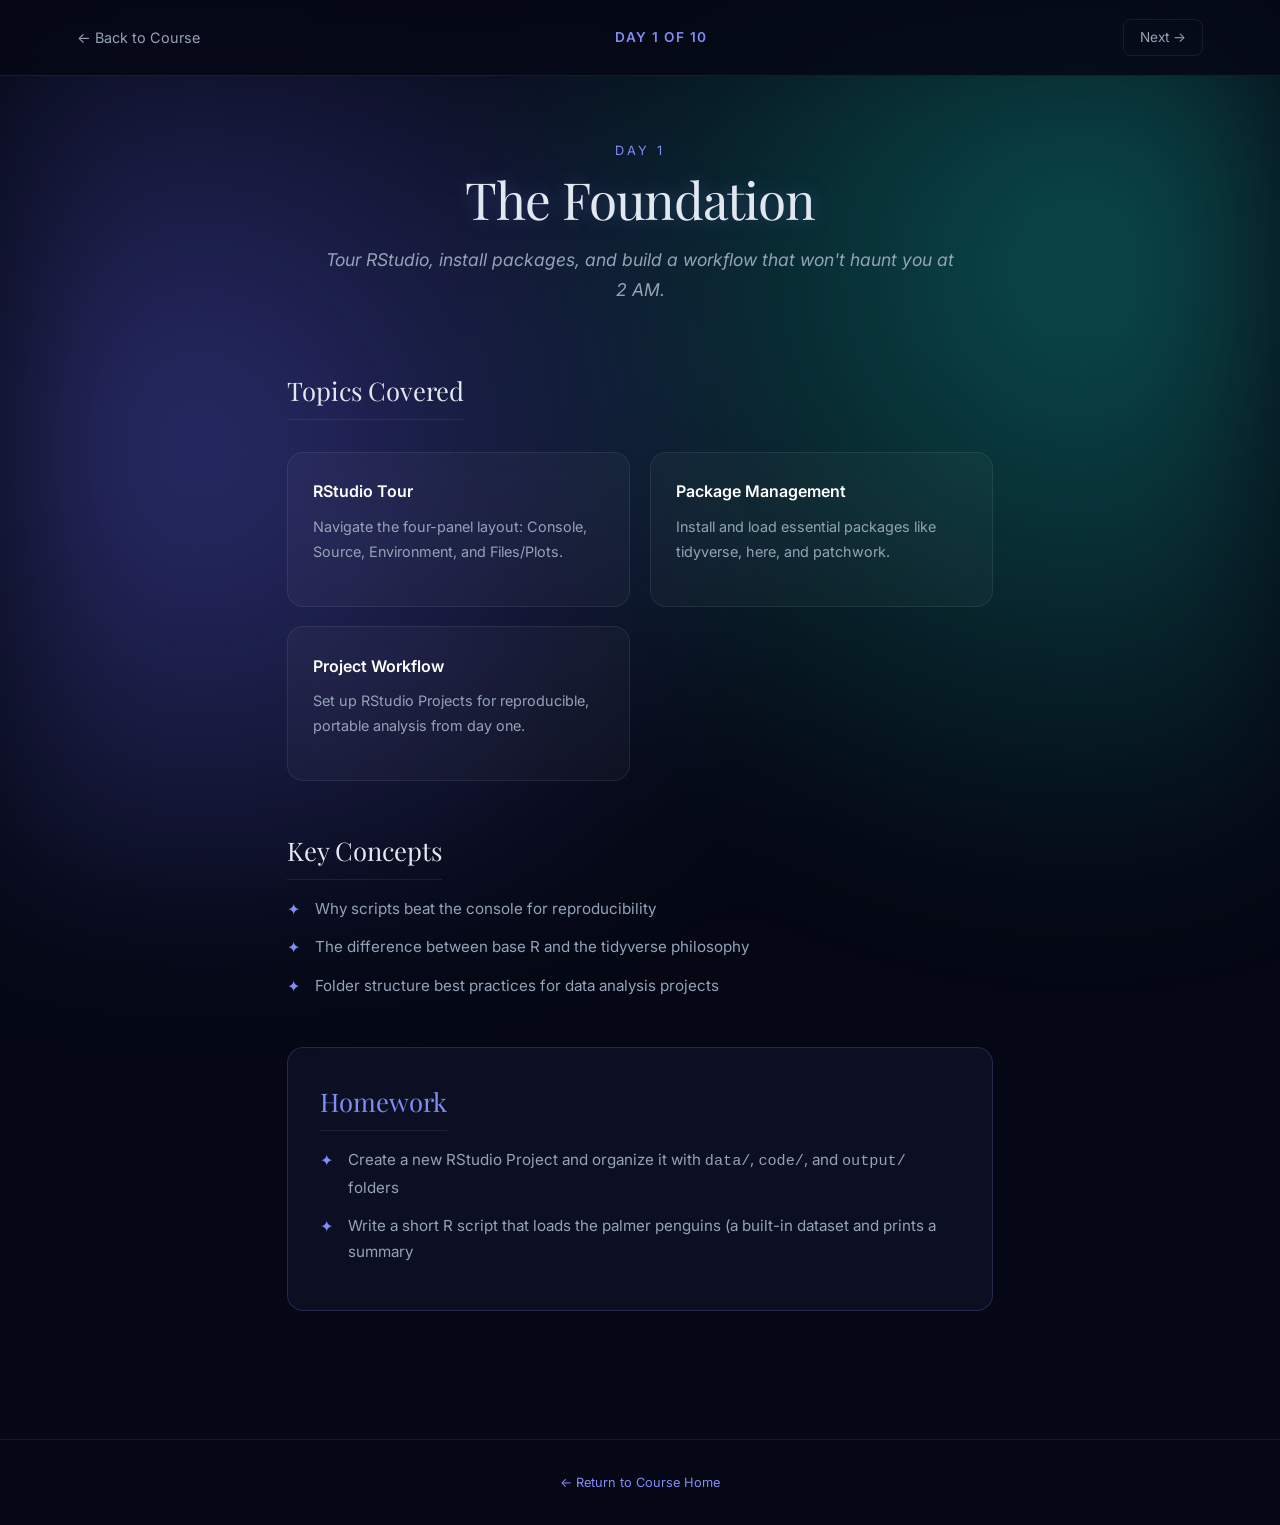
==== Resources/D1/index.html @ 3418be45 "Added per day folders" ====
<!DOCTYPE html>
<html lang="en">

<head>
    <meta charset="UTF-8" />
    <meta name="viewport" content="width=device-width, initial-scale=1.0" />
    <title>Day 1 – The Foundation | Data Analysis for Neuroscientists</title>
    <link
        href="https://fonts.googleapis.com/css2?family=Inter:wght@300;400;500;600;700&family=Playfair+Display:ital,wght@0,400;0,700;1,400&display=swap"
        rel="stylesheet">
    <style>
        :root {
            --bg-deep: #050814;
            --text-main: #E2E8F0;
            --text-muted: #94A3B8;
            --accent-glow: rgba(99, 102, 241, 0.4);
            --accent-teal: rgba(20, 184, 166, 0.4);
            --accent-solid: #818CF8;
            --glass-bg: rgba(255, 255, 255, 0.03);
            --glass-border: rgba(255, 255, 255, 0.08);
        }

        * {
            box-sizing: border-box;
            margin: 0;
            padding: 0;
        }

        body {
            background-color: var(--bg-deep);
            color: var(--text-main);
            font-family: 'Inter', sans-serif;
            line-height: 1.7;
            overflow-x: hidden;
            -webkit-font-smoothing: antialiased;
        }

        h1,
        h2,
        h3 {
            font-family: 'Playfair Display', serif;
            font-weight: 400;
        }

        /* Ambient Background */
        .ambient-background {
            position: fixed;
            top: 0;
            left: 0;
            width: 100vw;
            height: 100vh;
            background: radial-gradient(circle at 15% 50%, var(--accent-glow), transparent 50%),
                radial-gradient(circle at 85% 30%, var(--accent-teal), transparent 50%);
            filter: blur(80px);
            z-index: -2;
            animation: breathe 15s infinite alternate ease-in-out;
        }

        @keyframes breathe {
            0% {
                transform: scale(1);
                opacity: 0.6;
            }

            100% {
                transform: scale(1.1);
                opacity: 1;
            }
        }

        /* Navigation */
        .top-nav {
            display: flex;
            justify-content: space-between;
            align-items: center;
            padding: 1.2rem 6%;
            position: sticky;
            top: 0;
            z-index: 100;
            background: rgba(5, 8, 20, 0.85);
            backdrop-filter: blur(12px);
            border-bottom: 1px solid var(--glass-border);
        }

        .top-nav a {
            color: var(--text-muted);
            text-decoration: none;
            font-size: 0.9rem;
            transition: color 0.3s;
        }

        .top-nav a:hover {
            color: var(--accent-solid);
        }

        .nav-day-label {
            font-weight: 600;
            color: var(--accent-solid);
            font-size: 0.85rem;
            letter-spacing: 1.5px;
            text-transform: uppercase;
        }

        .nav-arrows {
            display: flex;
            gap: 1rem;
        }

        .nav-arrows a {
            padding: 6px 16px;
            border: 1px solid var(--glass-border);
            border-radius: 8px;
            font-size: 0.85rem;
            transition: all 0.3s;
        }

        .nav-arrows a:hover {
            border-color: var(--accent-solid);
            box-shadow: 0 0 12px var(--accent-glow);
        }

        /* Page Header */
        .page-header {
            text-align: center;
            padding: 4rem 6% 2rem;
            position: relative;
            z-index: 2;
        }

        .day-number {
            font-size: 0.8rem;
            letter-spacing: 3px;
            text-transform: uppercase;
            color: var(--accent-solid);
            margin-bottom: 0.5rem;
        }

        .page-header h1 {
            font-size: clamp(2rem, 4.5vw, 3.2rem);
            letter-spacing: -0.02em;
            text-shadow: 0 0 20px rgba(129, 140, 248, 0.3);
            line-height: 1.15;
        }

        .page-header .subtitle {
            margin-top: 1rem;
            font-size: 1.1rem;
            color: var(--text-muted);
            font-style: italic;
            max-width: 640px;
            margin-left: auto;
            margin-right: auto;
        }

        /* Content Sections */
        .content {
            max-width: 860px;
            margin: 0 auto;
            padding: 2rem 6%;
            position: relative;
            z-index: 2;
        }

        .content section {
            margin-bottom: 3rem;
        }

        .content h2 {
            font-size: 1.6rem;
            margin-bottom: 1rem;
            border-bottom: 1px solid var(--glass-border);
            padding-bottom: 0.4rem;
            display: inline-block;
        }

        .content p {
            color: var(--text-muted);
            text-align: justify;
            margin-bottom: 1rem;
        }

        /* Glass Cards */
        .card-grid {
            display: grid;
            grid-template-columns: repeat(auto-fit, minmax(240px, 1fr));
            gap: 1.2rem;
            margin-top: 1rem;
        }

        .glass-card {
            background: var(--glass-bg);
            border: 1px solid var(--glass-border);
            border-radius: 16px;
            padding: 1.6rem;
            backdrop-filter: blur(10px);
            transition: all 0.35s ease;
        }

        .glass-card:hover {
            border-color: var(--accent-solid);
            box-shadow: 0 0 20px var(--accent-glow);
            transform: translateY(-4px);
        }

        .glass-card h3 {
            font-family: 'Inter', sans-serif;
            font-weight: 600;
            font-size: 1rem;
            margin-bottom: 0.6rem;
            color: #fff;
        }

        .glass-card p {
            font-size: 0.9rem;
            color: var(--text-muted);
            text-align: left;
        }

        /* Lists */
        .content ul {
            list-style: none;
            padding-left: 0;
        }

        .content li {
            padding-left: 28px;
            position: relative;
            margin-bottom: 0.8rem;
            color: var(--text-muted);
            font-size: 0.95rem;
        }

        .content li::before {
            content: "✦";
            position: absolute;
            left: 0;
            color: var(--accent-solid);
            font-size: 1rem;
        }

        /* Homework Section */
        .homework {
            background: rgba(129, 140, 248, 0.06);
            border: 1px solid rgba(129, 140, 248, 0.2);
            border-radius: 16px;
            padding: 2rem;
        }

        .homework h2 {
            color: var(--accent-solid);
        }

        /* Visuals placeholder */
        .visual-placeholder {
            width: 100%;
            min-height: 200px;
            border: 2px dashed var(--glass-border);
            border-radius: 16px;
            display: flex;
            align-items: center;
            justify-content: center;
            color: var(--text-muted);
            font-style: italic;
            font-size: 0.9rem;
            margin: 1rem 0;
        }

        /* Footer */
        .footer {
            text-align: center;
            padding: 2rem;
            color: var(--text-muted);
            font-size: 0.8rem;
            border-top: 1px solid var(--glass-border);
            margin-top: 3rem;
            position: relative;
            z-index: 2;
        }

        .footer a {
            color: var(--accent-solid);
            text-decoration: none;
        }

        /* Responsive */
        @media (max-width: 600px) {
            .page-header {
                padding: 3rem 5% 1.5rem;
            }

            .content {
                padding: 1.5rem 5%;
            }

            .card-grid {
                grid-template-columns: 1fr;
            }
        }
    </style>
</head>

<body>

    <div class="ambient-background"></div>

    <nav class="top-nav">
        <a href="../../index.html">← Back to Course</a>
        <span class="nav-day-label">Day 1 of 10</span>
        <div class="nav-arrows">
            <a href="../D2/index.html">Next →</a>
        </div>
    </nav>

    <header class="page-header">
        <p class="day-number">Day 1</p>
        <h1>The Foundation</h1>
        <p class="subtitle">Tour RStudio, install packages, and build a workflow that won't haunt you at 2 AM.</p>
    </header>

    <main class="content">

        <section>
            <h2>Topics Covered</h2>
            <div class="card-grid">
                <div class="glass-card">
                    <h3>RStudio Tour</h3>
                    <p>Navigate the four-panel layout: Console, Source, Environment, and Files/Plots.</p>
                </div>
                <div class="glass-card">
                    <h3>Package Management</h3>
                    <p>Install and load essential packages like tidyverse, here, and patchwork.</p>
                </div>
                <div class="glass-card">
                    <h3>Project Workflow</h3>
                    <p>Set up RStudio Projects for reproducible, portable analysis from day one.</p>
                </div>
            </div>
        </section>

        <section>
            <h2>Key Concepts</h2>
            <ul>
                <li>Why scripts beat the console for reproducibility</li>
                <li>The difference between base R and the tidyverse philosophy</li>
                <li>Folder structure best practices for data analysis projects</li>
            </ul>
        </section>

        <section class="homework">
            <h2>Homework</h2>
            <ul>
                <li>Create a new RStudio Project and organize it with <code>data/</code>, <code>code/</code>, and
                    <code>output/</code> folders
                </li>
                <li>Write a short R script that loads the palmer penguins (a built-in dataset and prints a summary</li>
            </ul>
        </section>

    </main>

    <footer class="footer">
        <a href="../../index.html">← Return to Course Home</a>
    </footer>

</body>

</html>
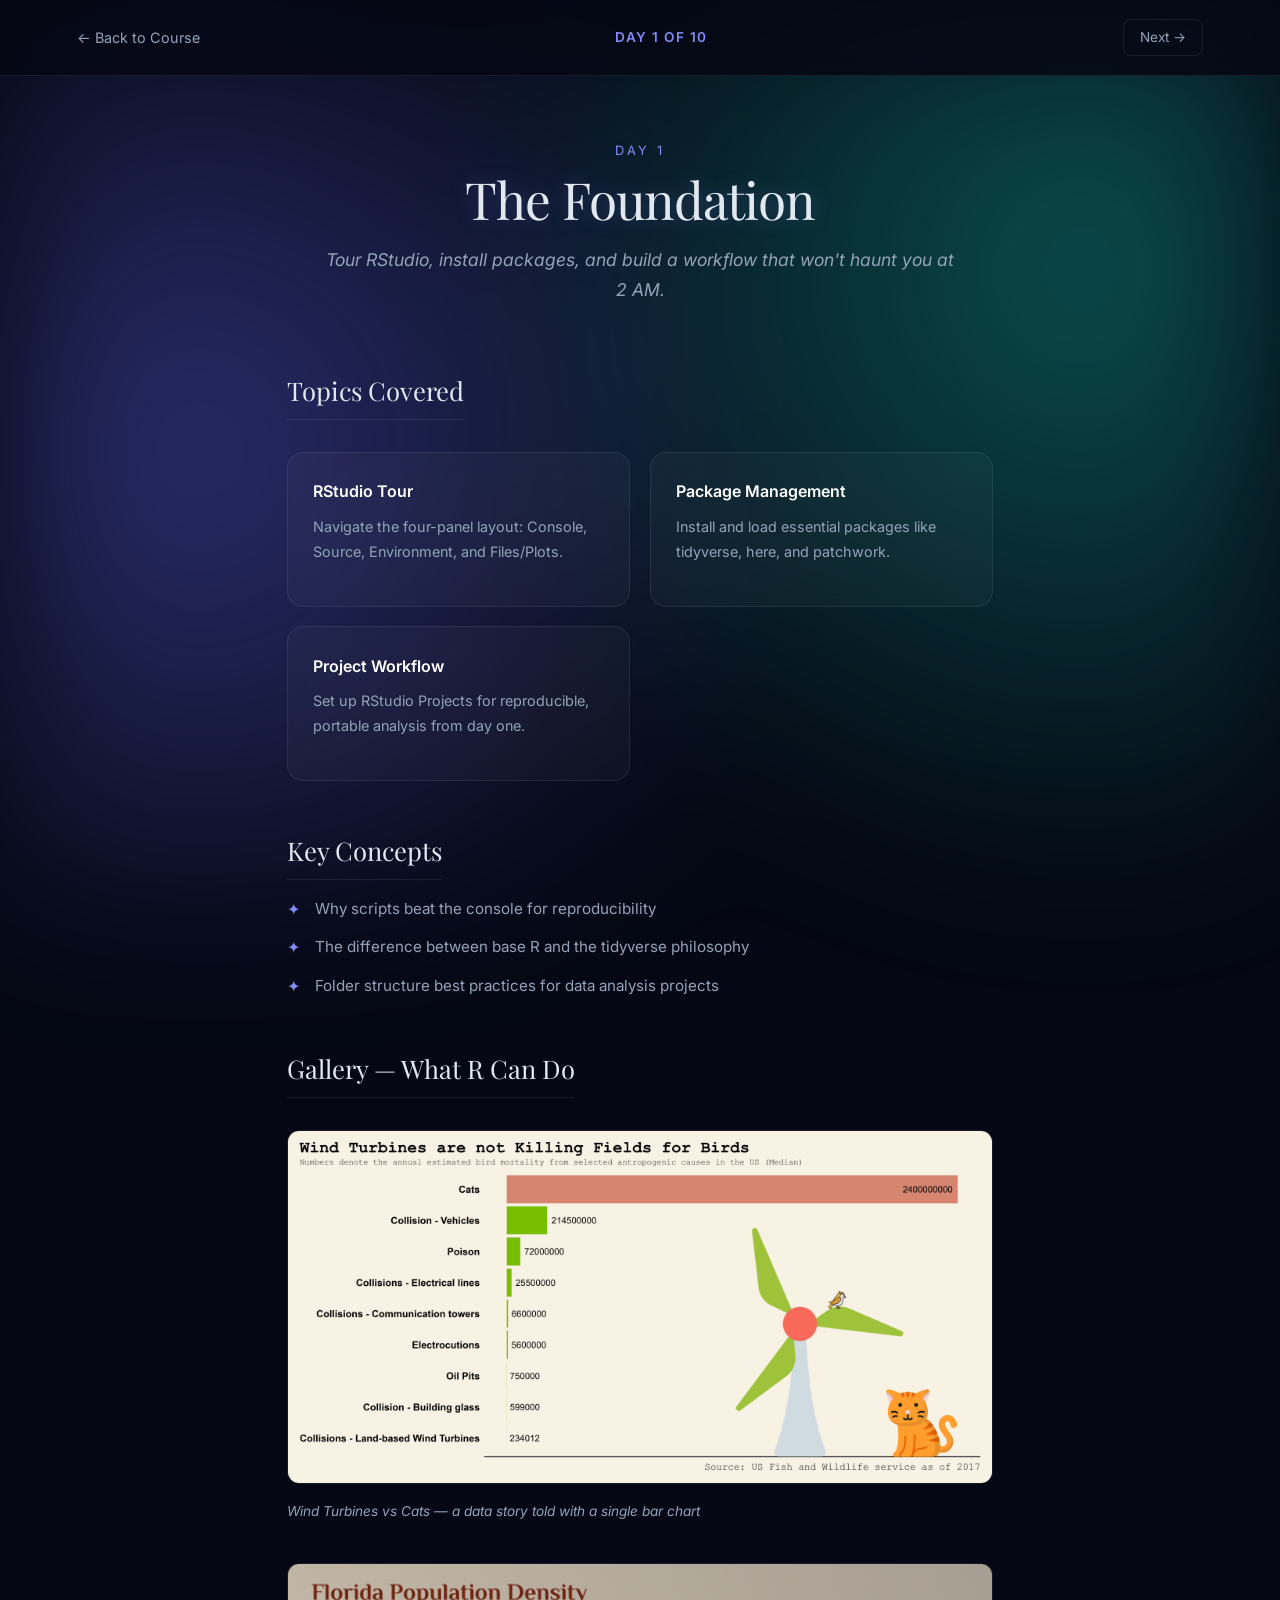
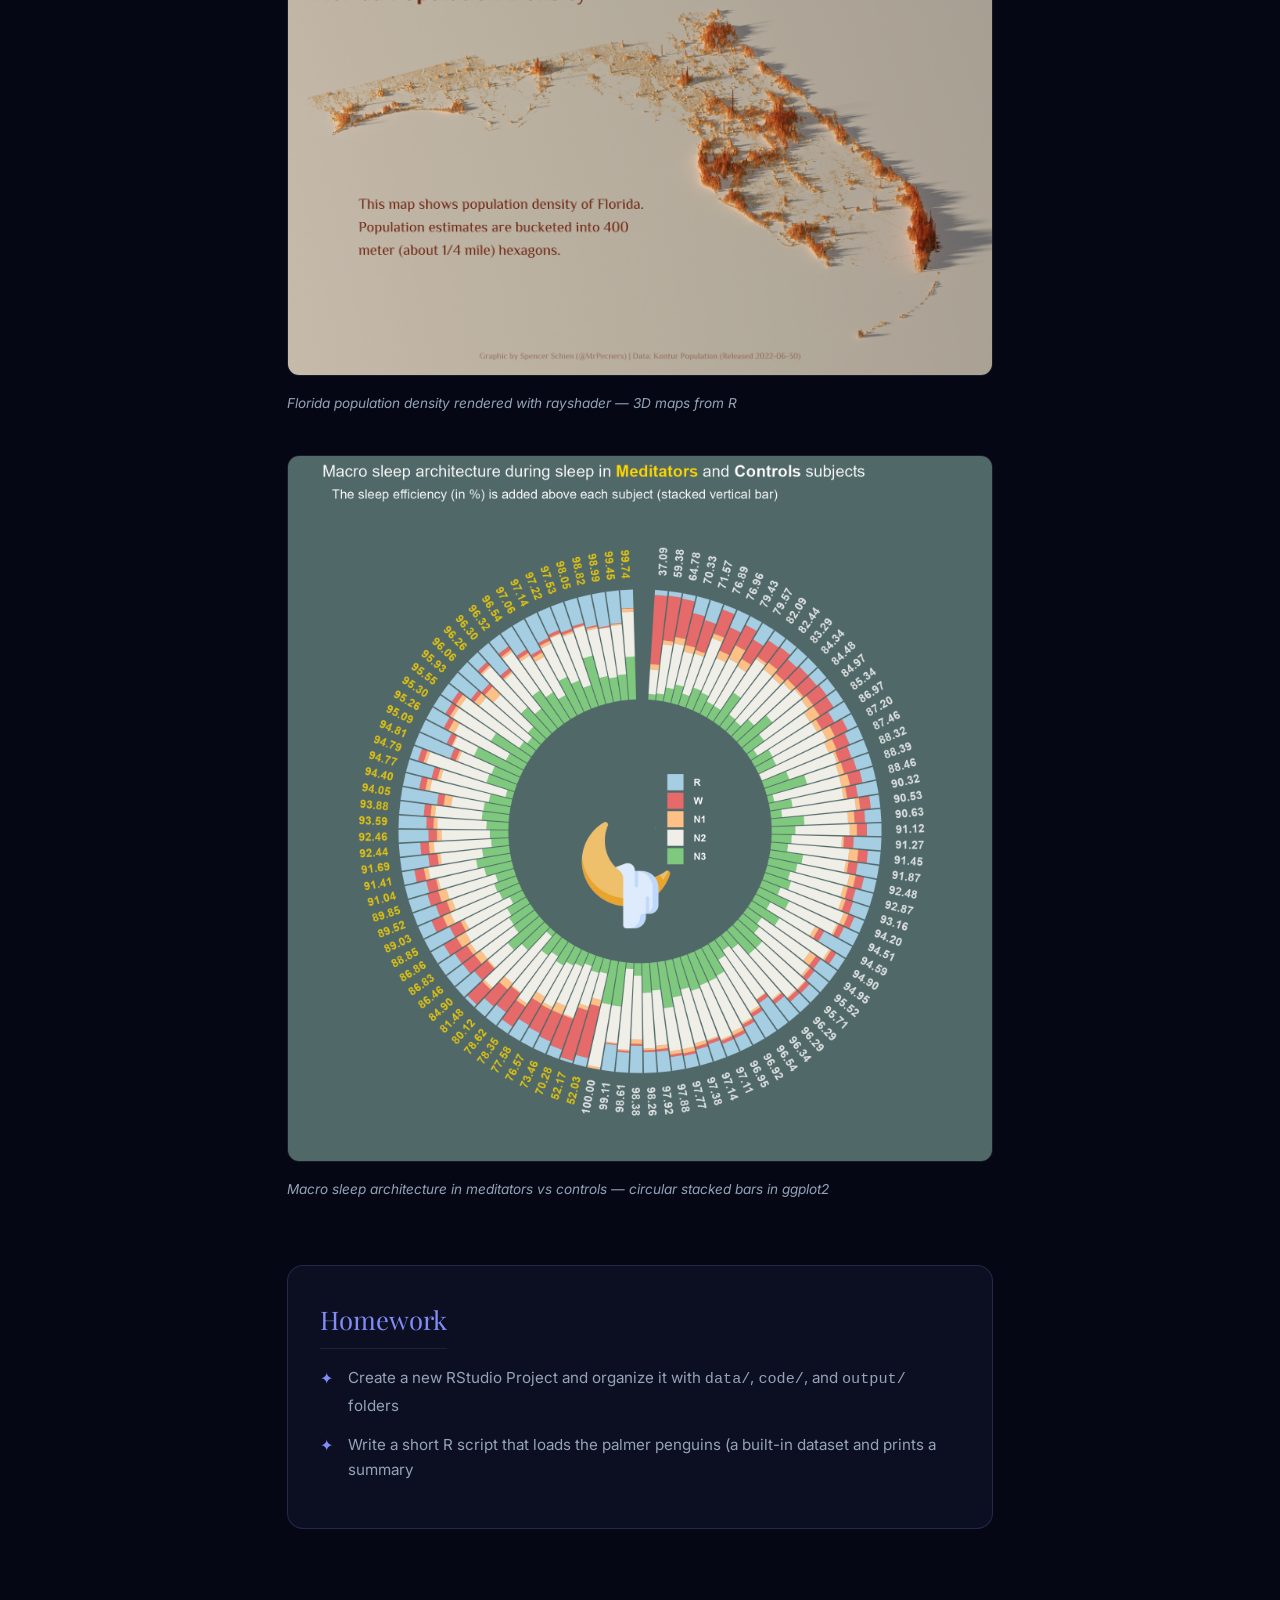
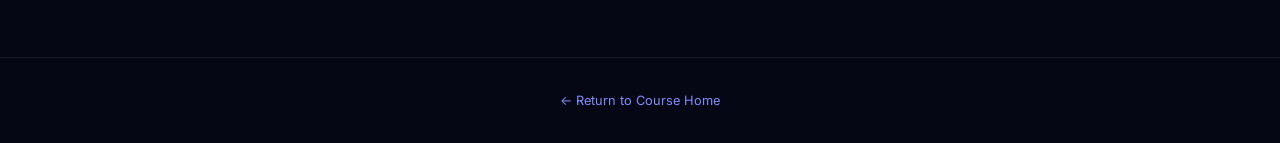
==== commit 65a89bbd: "Polished three days" ====
--- a/Resources/D1/index.html
+++ b/Resources/D1/index.html
@@ -346,6 +346,24 @@
             </ul>
         </section>
 
+        <section>
+            <h2>Gallery — What R Can Do</h2>
+            <div style="display:flex;flex-direction:column;gap:1.5rem;margin-top:1rem;">
+                <div style="text-align:center;">
+                    <img src="Birds_Cats_Turbines.png" alt="Bar chart: bird mortality causes" style="max-width:100%;border-radius:12px;border:1px solid var(--glass-border);" />
+                    <p style="font-size:0.85rem;margin-top:0.5rem;color:var(--text-muted);font-style:italic;">Wind Turbines vs Cats — a data story told with a single bar chart</p>
+                </div>
+                <div style="text-align:center;">
+                    <img src="rayshader.png" alt="3D population density map of Florida" style="max-width:100%;border-radius:12px;border:1px solid var(--glass-border);" />
+                    <p style="font-size:0.85rem;margin-top:0.5rem;color:var(--text-muted);font-style:italic;">Florida population density rendered with rayshader — 3D maps from R</p>
+                </div>
+                <div style="text-align:center;">
+                    <img src="sleep_stages.png" alt="Circular sleep architecture plot" style="max-width:100%;border-radius:12px;border:1px solid var(--glass-border);" />
+                    <p style="font-size:0.85rem;margin-top:0.5rem;color:var(--text-muted);font-style:italic;">Macro sleep architecture in meditators vs controls — circular stacked bars in ggplot2</p>
+                </div>
+            </div>
+        </section>
+
         <section class="homework">
             <h2>Homework</h2>
             <ul>
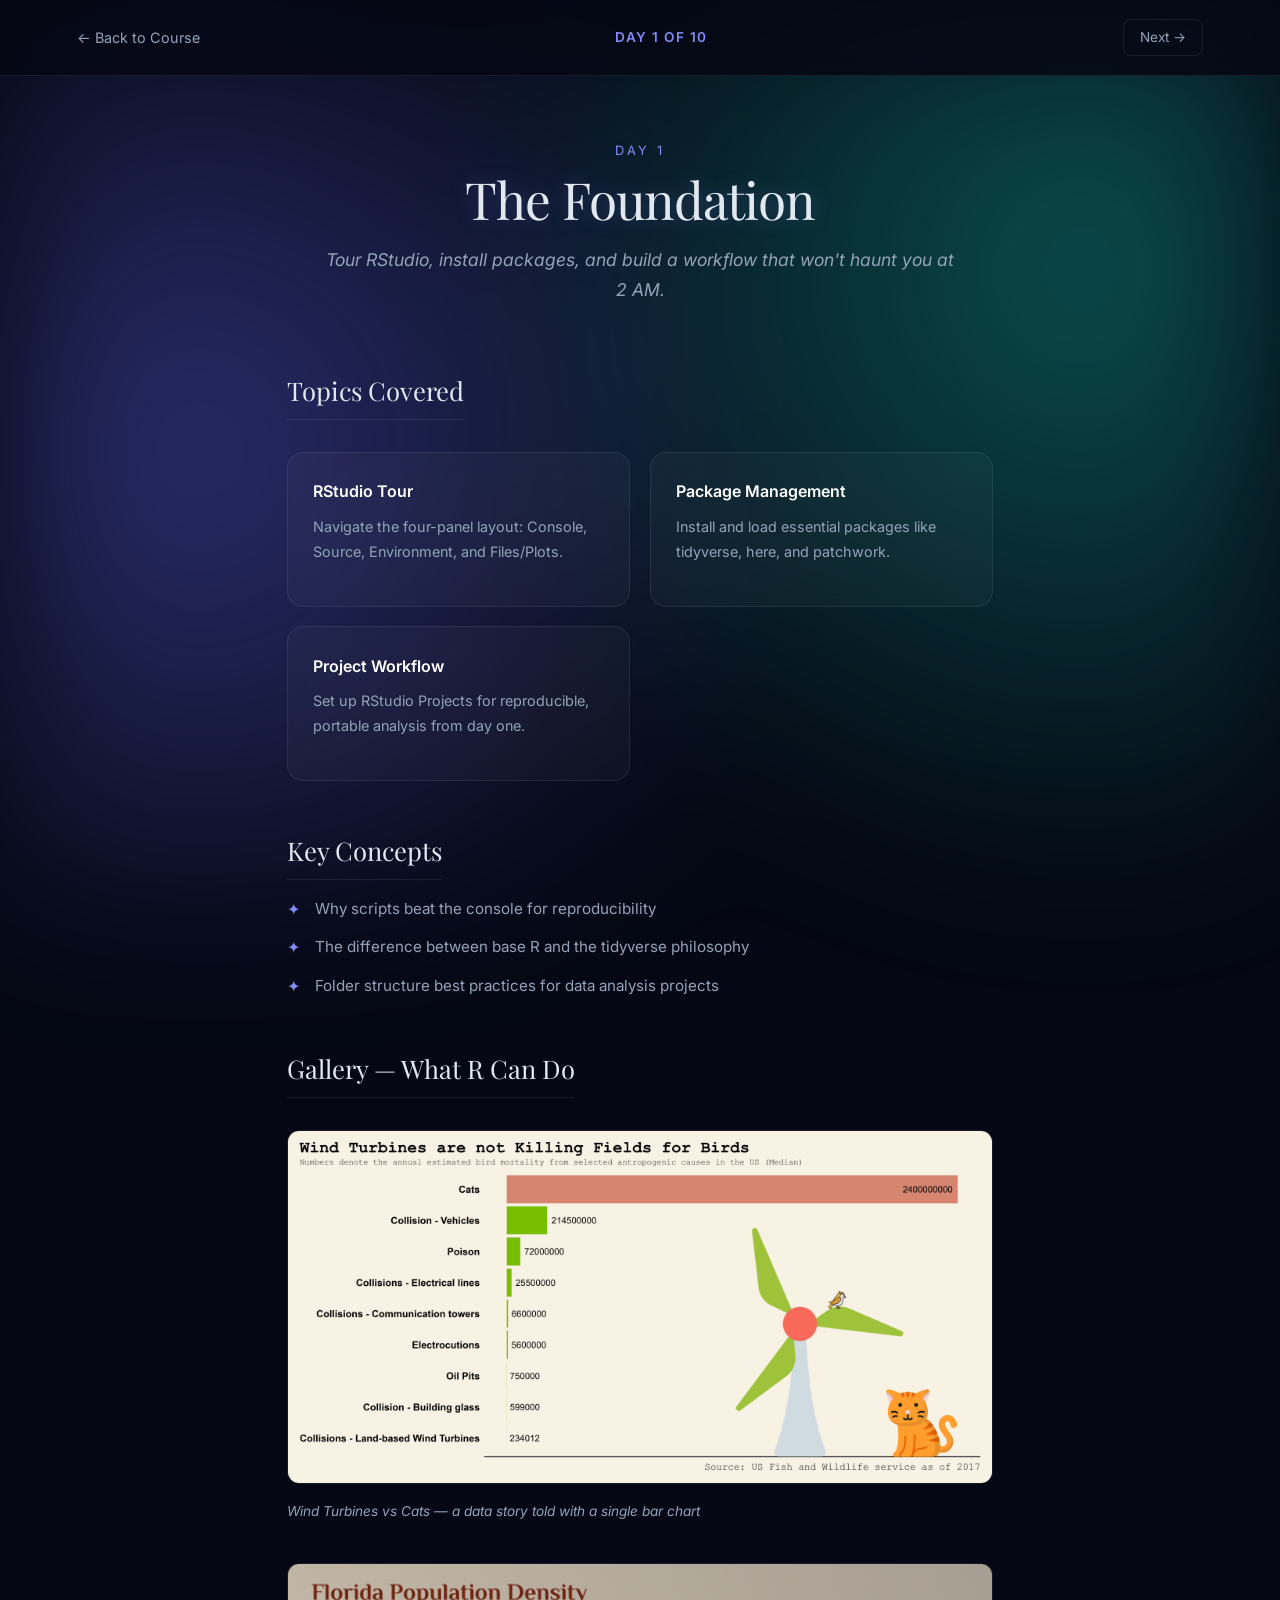
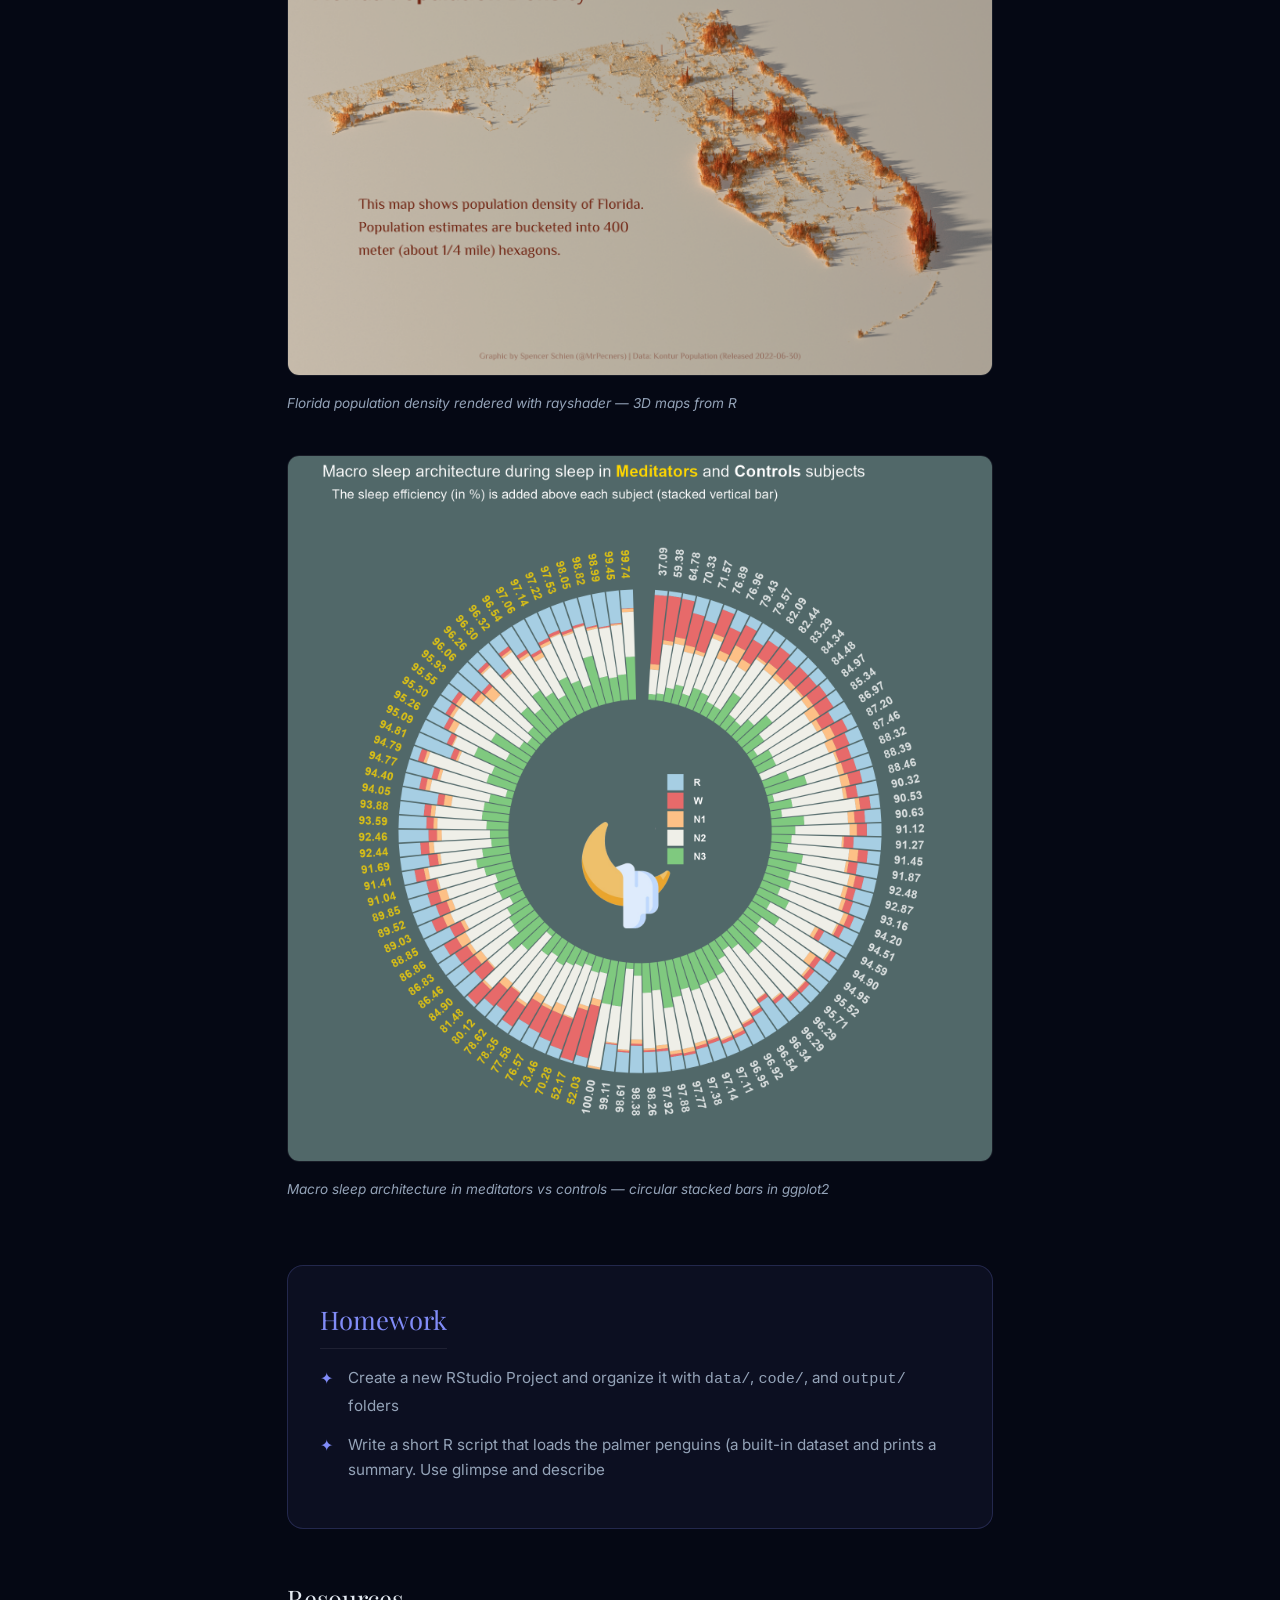
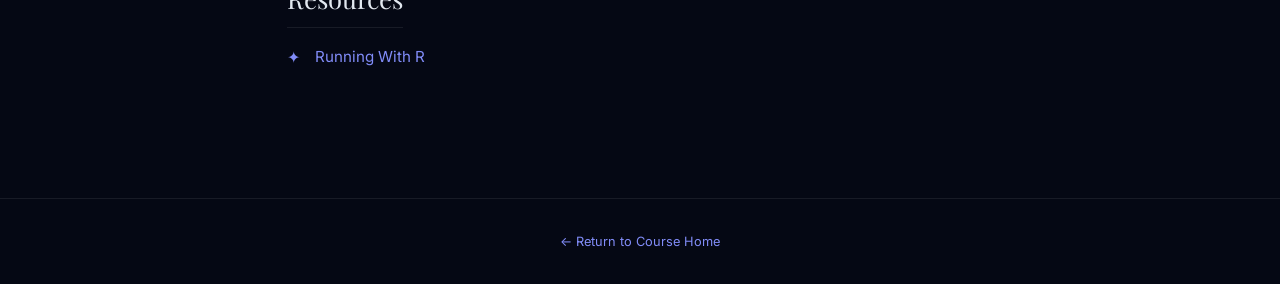
==== commit e74fe790: "Added D1 to D2" ====
--- a/Resources/D1/index.html
+++ b/Resources/D1/index.html
@@ -350,16 +350,22 @@
             <h2>Gallery — What R Can Do</h2>
             <div style="display:flex;flex-direction:column;gap:1.5rem;margin-top:1rem;">
                 <div style="text-align:center;">
-                    <img src="Birds_Cats_Turbines.png" alt="Bar chart: bird mortality causes" style="max-width:100%;border-radius:12px;border:1px solid var(--glass-border);" />
-                    <p style="font-size:0.85rem;margin-top:0.5rem;color:var(--text-muted);font-style:italic;">Wind Turbines vs Cats — a data story told with a single bar chart</p>
+                    <img src="Birds_Cats_Turbines.png" alt="Bar chart: bird mortality causes"
+                        style="max-width:100%;border-radius:12px;border:1px solid var(--glass-border);" />
+                    <p style="font-size:0.85rem;margin-top:0.5rem;color:var(--text-muted);font-style:italic;">Wind
+                        Turbines vs Cats — a data story told with a single bar chart</p>
                 </div>
                 <div style="text-align:center;">
-                    <img src="rayshader.png" alt="3D population density map of Florida" style="max-width:100%;border-radius:12px;border:1px solid var(--glass-border);" />
-                    <p style="font-size:0.85rem;margin-top:0.5rem;color:var(--text-muted);font-style:italic;">Florida population density rendered with rayshader — 3D maps from R</p>
+                    <img src="rayshader.png" alt="3D population density map of Florida"
+                        style="max-width:100%;border-radius:12px;border:1px solid var(--glass-border);" />
+                    <p style="font-size:0.85rem;margin-top:0.5rem;color:var(--text-muted);font-style:italic;">Florida
+                        population density rendered with rayshader — 3D maps from R</p>
                 </div>
                 <div style="text-align:center;">
-                    <img src="sleep_stages.png" alt="Circular sleep architecture plot" style="max-width:100%;border-radius:12px;border:1px solid var(--glass-border);" />
-                    <p style="font-size:0.85rem;margin-top:0.5rem;color:var(--text-muted);font-style:italic;">Macro sleep architecture in meditators vs controls — circular stacked bars in ggplot2</p>
+                    <img src="sleep_stages.png" alt="Circular sleep architecture plot"
+                        style="max-width:100%;border-radius:12px;border:1px solid var(--glass-border);" />
+                    <p style="font-size:0.85rem;margin-top:0.5rem;color:var(--text-muted);font-style:italic;">Macro
+                        sleep architecture in meditators vs controls — circular stacked bars in ggplot2</p>
                 </div>
             </div>
         </section>
@@ -370,7 +376,15 @@
                 <li>Create a new RStudio Project and organize it with <code>data/</code>, <code>code/</code>, and
                     <code>output/</code> folders
                 </li>
-                <li>Write a short R script that loads the palmer penguins (a built-in dataset and prints a summary</li>
+                <li>Write a short R script that loads the palmer penguins (a built-in dataset and prints a summary. Use
+                    glimpse and describe</li>
+            </ul>
+        </section>
+
+        <section class="resources">
+            <h2>Resources</h2>
+            <ul>
+                <li><a href="https://github.com/rahulvenugopal/Running_With_R" style="color:var(--accent-solid);text-decoration:none;" target="_blank">Running With R</a></li>
             </ul>
         </section>
 
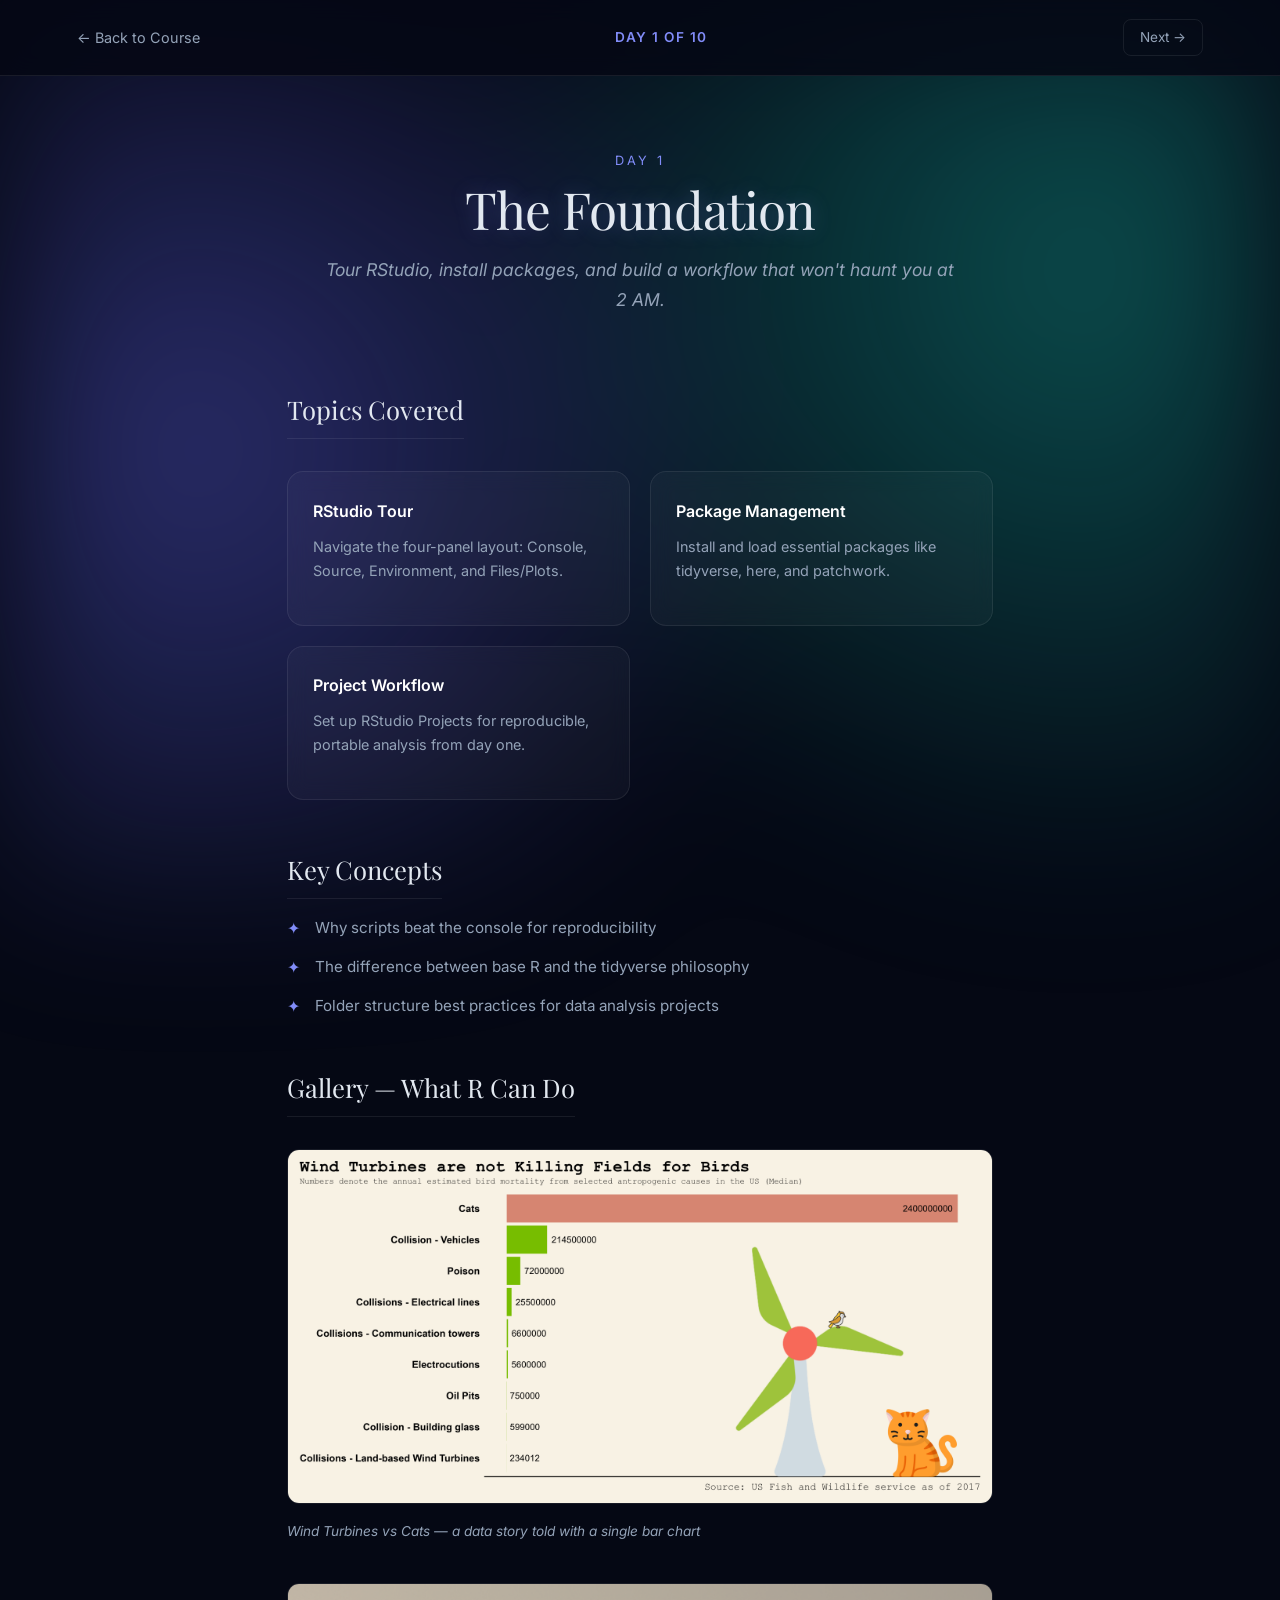
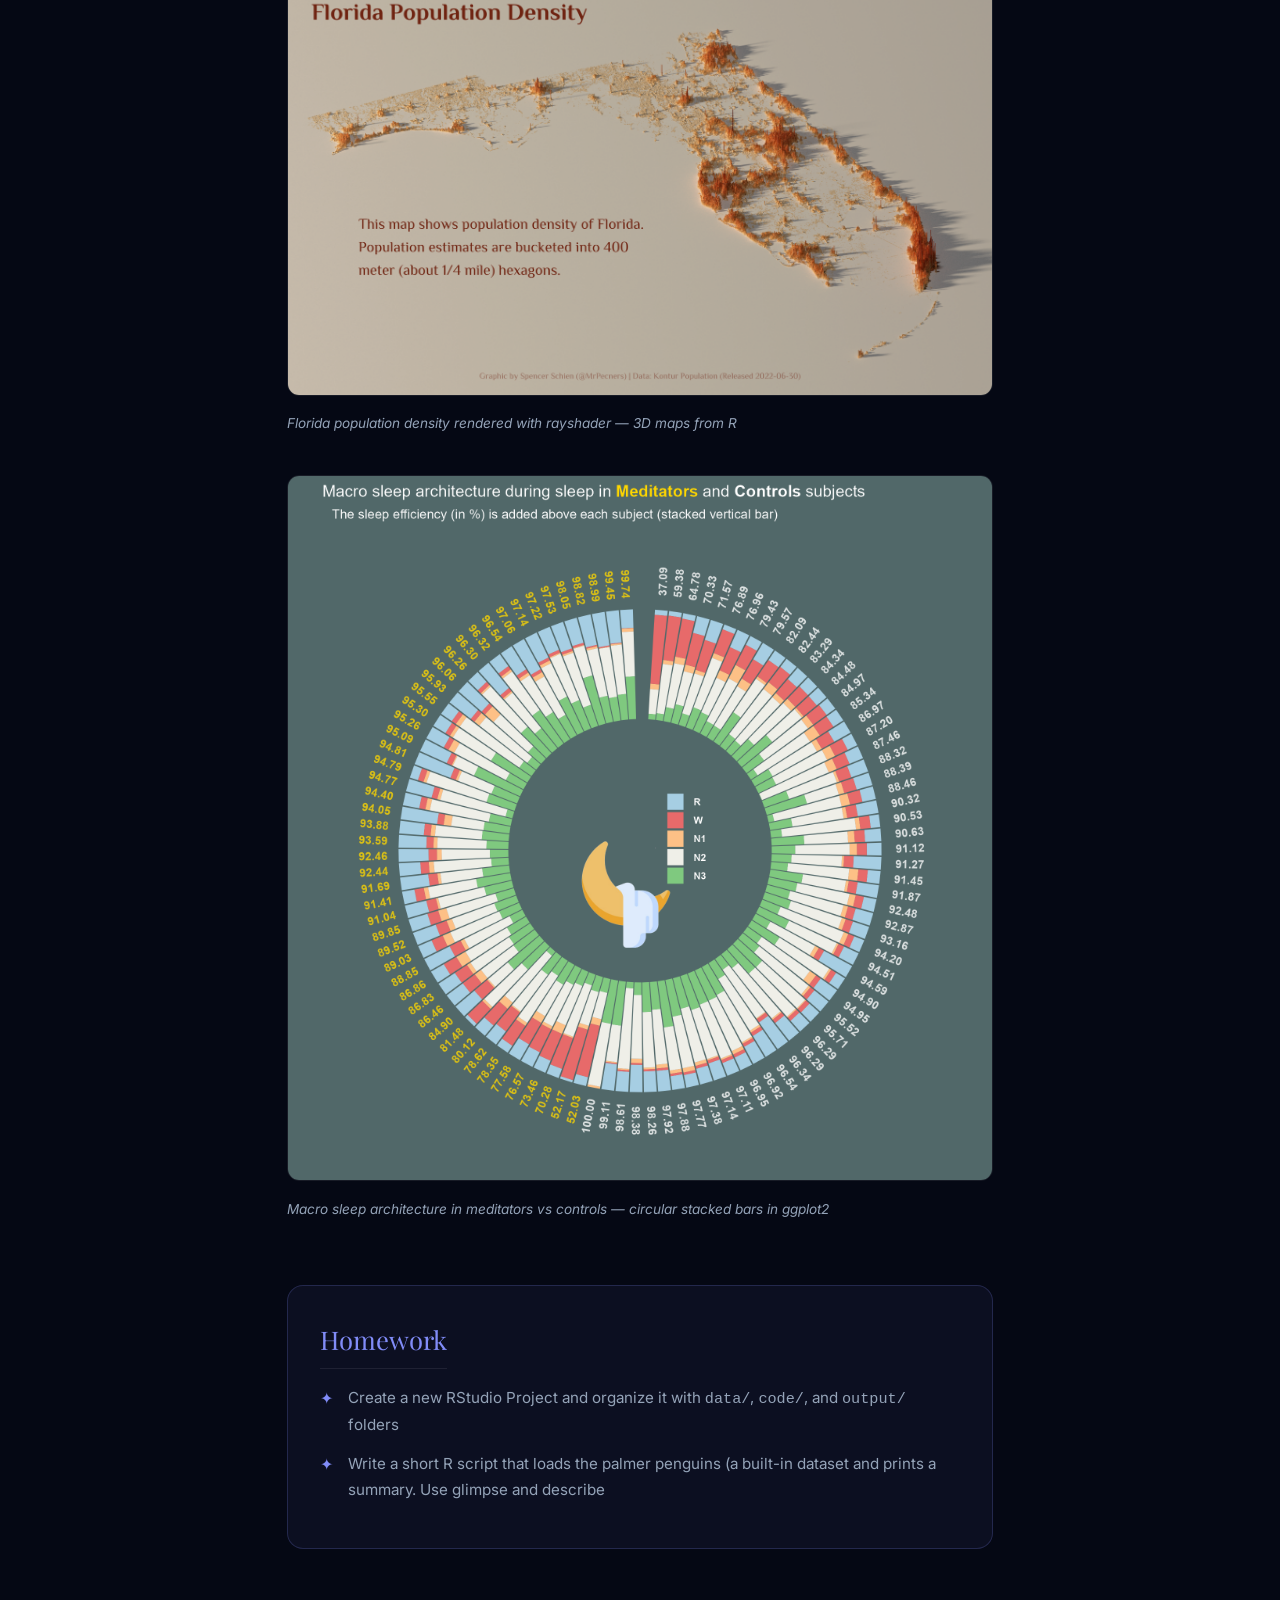
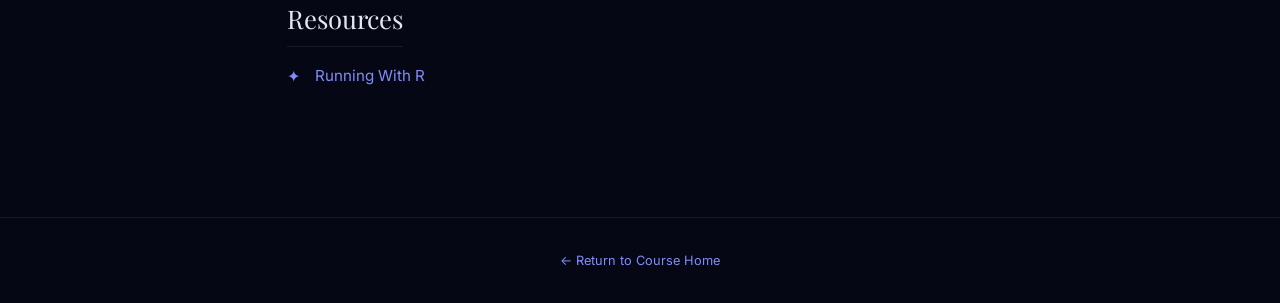
==== commit aebbe8ed: "Fixed some headers" ====
--- a/Resources/D1/index.html
+++ b/Resources/D1/index.html
@@ -8,295 +8,10 @@
     <link
         href="https://fonts.googleapis.com/css2?family=Inter:wght@300;400;500;600;700&family=Playfair+Display:ital,wght@0,400;0,700;1,400&display=swap"
         rel="stylesheet">
-    <style>
-        :root {
-            --bg-deep: #050814;
-            --text-main: #E2E8F0;
-            --text-muted: #94A3B8;
-            --accent-glow: rgba(99, 102, 241, 0.4);
-            --accent-teal: rgba(20, 184, 166, 0.4);
-            --accent-solid: #818CF8;
-            --glass-bg: rgba(255, 255, 255, 0.03);
-            --glass-border: rgba(255, 255, 255, 0.08);
-        }
-
-        * {
-            box-sizing: border-box;
-            margin: 0;
-            padding: 0;
-        }
-
-        body {
-            background-color: var(--bg-deep);
-            color: var(--text-main);
-            font-family: 'Inter', sans-serif;
-            line-height: 1.7;
-            overflow-x: hidden;
-            -webkit-font-smoothing: antialiased;
-        }
-
-        h1,
-        h2,
-        h3 {
-            font-family: 'Playfair Display', serif;
-            font-weight: 400;
-        }
-
-        /* Ambient Background */
-        .ambient-background {
-            position: fixed;
-            top: 0;
-            left: 0;
-            width: 100vw;
-            height: 100vh;
-            background: radial-gradient(circle at 15% 50%, var(--accent-glow), transparent 50%),
-                radial-gradient(circle at 85% 30%, var(--accent-teal), transparent 50%);
-            filter: blur(80px);
-            z-index: -2;
-            animation: breathe 15s infinite alternate ease-in-out;
-        }
-
-        @keyframes breathe {
-            0% {
-                transform: scale(1);
-                opacity: 0.6;
-            }
-
-            100% {
-                transform: scale(1.1);
-                opacity: 1;
-            }
-        }
-
-        /* Navigation */
-        .top-nav {
-            display: flex;
-            justify-content: space-between;
-            align-items: center;
-            padding: 1.2rem 6%;
-            position: sticky;
-            top: 0;
-            z-index: 100;
-            background: rgba(5, 8, 20, 0.85);
-            backdrop-filter: blur(12px);
-            border-bottom: 1px solid var(--glass-border);
-        }
-
-        .top-nav a {
-            color: var(--text-muted);
-            text-decoration: none;
-            font-size: 0.9rem;
-            transition: color 0.3s;
-        }
-
-        .top-nav a:hover {
-            color: var(--accent-solid);
-        }
-
-        .nav-day-label {
-            font-weight: 600;
-            color: var(--accent-solid);
-            font-size: 0.85rem;
-            letter-spacing: 1.5px;
-            text-transform: uppercase;
-        }
-
-        .nav-arrows {
-            display: flex;
-            gap: 1rem;
-        }
-
-        .nav-arrows a {
-            padding: 6px 16px;
-            border: 1px solid var(--glass-border);
-            border-radius: 8px;
-            font-size: 0.85rem;
-            transition: all 0.3s;
-        }
-
-        .nav-arrows a:hover {
-            border-color: var(--accent-solid);
-            box-shadow: 0 0 12px var(--accent-glow);
-        }
-
-        /* Page Header */
-        .page-header {
-            text-align: center;
-            padding: 4rem 6% 2rem;
-            position: relative;
-            z-index: 2;
-        }
-
-        .day-number {
-            font-size: 0.8rem;
-            letter-spacing: 3px;
-            text-transform: uppercase;
-            color: var(--accent-solid);
-            margin-bottom: 0.5rem;
-        }
-
-        .page-header h1 {
-            font-size: clamp(2rem, 4.5vw, 3.2rem);
-            letter-spacing: -0.02em;
-            text-shadow: 0 0 20px rgba(129, 140, 248, 0.3);
-            line-height: 1.15;
-        }
-
-        .page-header .subtitle {
-            margin-top: 1rem;
-            font-size: 1.1rem;
-            color: var(--text-muted);
-            font-style: italic;
-            max-width: 640px;
-            margin-left: auto;
-            margin-right: auto;
-        }
-
-        /* Content Sections */
-        .content {
-            max-width: 860px;
-            margin: 0 auto;
-            padding: 2rem 6%;
-            position: relative;
-            z-index: 2;
-        }
-
-        .content section {
-            margin-bottom: 3rem;
-        }
-
-        .content h2 {
-            font-size: 1.6rem;
-            margin-bottom: 1rem;
-            border-bottom: 1px solid var(--glass-border);
-            padding-bottom: 0.4rem;
-            display: inline-block;
-        }
-
-        .content p {
-            color: var(--text-muted);
-            text-align: justify;
-            margin-bottom: 1rem;
-        }
-
-        /* Glass Cards */
-        .card-grid {
-            display: grid;
-            grid-template-columns: repeat(auto-fit, minmax(240px, 1fr));
-            gap: 1.2rem;
-            margin-top: 1rem;
-        }
-
-        .glass-card {
-            background: var(--glass-bg);
-            border: 1px solid var(--glass-border);
-            border-radius: 16px;
-            padding: 1.6rem;
-            backdrop-filter: blur(10px);
-            transition: all 0.35s ease;
-        }
-
-        .glass-card:hover {
-            border-color: var(--accent-solid);
-            box-shadow: 0 0 20px var(--accent-glow);
-            transform: translateY(-4px);
-        }
-
-        .glass-card h3 {
-            font-family: 'Inter', sans-serif;
-            font-weight: 600;
-            font-size: 1rem;
-            margin-bottom: 0.6rem;
-            color: #fff;
-        }
-
-        .glass-card p {
-            font-size: 0.9rem;
-            color: var(--text-muted);
-            text-align: left;
-        }
-
-        /* Lists */
-        .content ul {
-            list-style: none;
-            padding-left: 0;
-        }
-
-        .content li {
-            padding-left: 28px;
-            position: relative;
-            margin-bottom: 0.8rem;
-            color: var(--text-muted);
-            font-size: 0.95rem;
-        }
-
-        .content li::before {
-            content: "✦";
-            position: absolute;
-            left: 0;
-            color: var(--accent-solid);
-            font-size: 1rem;
-        }
-
-        /* Homework Section */
-        .homework {
-            background: rgba(129, 140, 248, 0.06);
-            border: 1px solid rgba(129, 140, 248, 0.2);
-            border-radius: 16px;
-            padding: 2rem;
-        }
-
-        .homework h2 {
-            color: var(--accent-solid);
-        }
-
-        /* Visuals placeholder */
-        .visual-placeholder {
-            width: 100%;
-            min-height: 200px;
-            border: 2px dashed var(--glass-border);
-            border-radius: 16px;
-            display: flex;
-            align-items: center;
-            justify-content: center;
-            color: var(--text-muted);
-            font-style: italic;
-            font-size: 0.9rem;
-            margin: 1rem 0;
-        }
-
-        /* Footer */
-        .footer {
-            text-align: center;
-            padding: 2rem;
-            color: var(--text-muted);
-            font-size: 0.8rem;
-            border-top: 1px solid var(--glass-border);
-            margin-top: 3rem;
-            position: relative;
-            z-index: 2;
-        }
-
-        .footer a {
-            color: var(--accent-solid);
-            text-decoration: none;
-        }
-
-        /* Responsive */
-        @media (max-width: 600px) {
-            .page-header {
-                padding: 3rem 5% 1.5rem;
-            }
-
-            .content {
-                padding: 1.5rem 5%;
-            }
-
-            .card-grid {
-                grid-template-columns: 1fr;
-            }
-        }
-    </style>
+    <link
+        href="https://fonts.googleapis.com/css2?family=Inter:wght@300;400;500;600;700&family=Playfair+Display:ital,wght@0,400;0,700;1,400&display=swap"
+        rel="stylesheet">
+    <link rel="stylesheet" href="../shared.css">
 </head>
 
 <body>
@@ -348,24 +63,18 @@
 
         <section>
             <h2>Gallery — What R Can Do</h2>
-            <div style="display:flex;flex-direction:column;gap:1.5rem;margin-top:1rem;">
-                <div style="text-align:center;">
-                    <img src="Birds_Cats_Turbines.png" alt="Bar chart: bird mortality causes"
-                        style="max-width:100%;border-radius:12px;border:1px solid var(--glass-border);" />
-                    <p style="font-size:0.85rem;margin-top:0.5rem;color:var(--text-muted);font-style:italic;">Wind
-                        Turbines vs Cats — a data story told with a single bar chart</p>
+            <div class="gallery">
+                <div class="gallery-item">
+                    <img src="Birds_Cats_Turbines.png" alt="Bar chart: bird mortality causes" />
+                    <p>Wind Turbines vs Cats — a data story told with a single bar chart</p>
                 </div>
-                <div style="text-align:center;">
-                    <img src="rayshader.png" alt="3D population density map of Florida"
-                        style="max-width:100%;border-radius:12px;border:1px solid var(--glass-border);" />
-                    <p style="font-size:0.85rem;margin-top:0.5rem;color:var(--text-muted);font-style:italic;">Florida
-                        population density rendered with rayshader — 3D maps from R</p>
+                <div class="gallery-item">
+                    <img src="rayshader.png" alt="3D population density map of Florida" />
+                    <p>Florida population density rendered with rayshader — 3D maps from R</p>
                 </div>
-                <div style="text-align:center;">
-                    <img src="sleep_stages.png" alt="Circular sleep architecture plot"
-                        style="max-width:100%;border-radius:12px;border:1px solid var(--glass-border);" />
-                    <p style="font-size:0.85rem;margin-top:0.5rem;color:var(--text-muted);font-style:italic;">Macro
-                        sleep architecture in meditators vs controls — circular stacked bars in ggplot2</p>
+                <div class="gallery-item">
+                    <img src="sleep_stages.png" alt="Circular sleep architecture plot" />
+                    <p>Macro sleep architecture in meditators vs controls — circular stacked bars in ggplot2</p>
                 </div>
             </div>
         </section>
--- a/Resources/shared.css
+++ b/Resources/shared.css
@@ -0,0 +1,45 @@
+:root{--bg-deep:#050814;--text-main:#E2E8F0;--text-muted:#94A3B8;--accent-glow:rgba(99,102,241,.4);--accent-teal:rgba(20,184,166,.4);--accent-solid:#818CF8;--glass-bg:rgba(255,255,255,.03);--glass-border:rgba(255,255,255,.08)}
+*{box-sizing:border-box;margin:0;padding:0}
+body{background-color:var(--bg-deep);color:var(--text-main);font-family:'Inter',sans-serif;line-height:1.7;overflow-x:hidden;-webkit-font-smoothing:antialiased}
+h1,h2,h3{font-family:'Playfair Display',serif;font-weight:400}
+.ambient-background{position:fixed;top:0;left:0;width:100vw;height:100vh;background:radial-gradient(circle at 15% 50%,var(--accent-glow),transparent 50%),radial-gradient(circle at 85% 30%,var(--accent-teal),transparent 50%);filter:blur(80px);z-index:-2;animation:breathe 15s infinite alternate ease-in-out}
+@keyframes breathe{0%{transform:scale(1);opacity:.6}100%{transform:scale(1.1);opacity:1}}
+.top-nav{display:flex;justify-content:space-between;align-items:center;padding:1.2rem 6%;position:sticky;top:0;z-index:100;background:rgba(5,8,20,.85);backdrop-filter:blur(12px);border-bottom:1px solid var(--glass-border)}
+.top-nav a{color:var(--text-muted);text-decoration:none;font-size:.9rem;transition:color .3s}
+.top-nav a:hover{color:var(--accent-solid)}
+.nav-day-label{font-weight:600;color:var(--accent-solid);font-size:.85rem;letter-spacing:1.5px;text-transform:uppercase}
+.nav-arrows{display:flex;gap:1rem}
+.nav-arrows a{padding:6px 16px;border:1px solid var(--glass-border);border-radius:8px;font-size:.85rem;transition:all .3s}
+.nav-arrows a:hover{border-color:var(--accent-solid);box-shadow:0 0 12px var(--accent-glow)}
+.page-header{text-align:center;padding:4rem 6% 2rem;position:relative;z-index:2;min-height:280px;display:flex;flex-direction:column;justify-content:center;align-items:center}
+.day-number{font-size:.8rem;letter-spacing:3px;text-transform:uppercase;color:var(--accent-solid);margin-bottom:.5rem}
+.page-header h1{font-size:clamp(2rem,4.5vw,3.2rem);letter-spacing:-.02em;text-shadow:0 0 20px rgba(129,140,248,.3);line-height:1.15}
+.page-header .subtitle{margin-top:1rem;font-size:1.1rem;color:var(--text-muted);font-style:italic;max-width:640px;margin-left:auto;margin-right:auto}
+.content{max-width:860px;margin:0 auto;padding:2rem 6%;position:relative;z-index:2}
+.content section{margin-bottom:3rem}
+.content h2{font-size:1.6rem;margin-bottom:1rem;border-bottom:1px solid var(--glass-border);padding-bottom:.4rem;display:inline-block}
+.content p{color:var(--text-muted);text-align:justify;margin-bottom:1rem}
+.card-grid{display:grid;grid-template-columns:repeat(auto-fit,minmax(240px,1fr));gap:1.2rem;margin-top:1rem}
+.glass-card{background:var(--glass-bg);border:1px solid var(--glass-border);border-radius:16px;padding:1.6rem;backdrop-filter:blur(10px);transition:all .35s ease}
+.glass-card:hover{border-color:var(--accent-solid);box-shadow:0 0 20px var(--accent-glow);transform:translateY(-4px)}
+.glass-card h3{font-family:'Inter',sans-serif;font-weight:600;font-size:1rem;margin-bottom:.6rem;color:#fff}
+.glass-card p{font-size:.9rem;color:var(--text-muted);text-align:left}
+.content ul{list-style:none;padding-left:0}
+.content li{padding-left:28px;position:relative;margin-bottom:.8rem;color:var(--text-muted);font-size:.95rem}
+.content li::before{content:"✦";position:absolute;left:0;color:var(--accent-solid);font-size:1rem}
+.homework{background:rgba(129,140,248,.06);border:1px solid rgba(129,140,248,.2);border-radius:16px;padding:2rem}
+.homework h2{color:var(--accent-solid)}
+.visual-placeholder{width:100%;min-height:200px;border:2px dashed var(--glass-border);border-radius:16px;display:flex;align-items:center;justify-content:center;color:var(--text-muted);font-style:italic;font-size:.9rem;margin:1rem 0}
+.footer{text-align:center;padding:2rem;color:var(--text-muted);font-size:.8rem;border-top:1px solid var(--glass-border);margin-top:3rem;position:relative;z-index:2}
+.footer a{color:var(--accent-solid);text-decoration:none}
+.gallery{display:flex;flex-direction:column;gap:1.5rem;margin-top:1rem}
+.gallery-item{text-align:center}
+.gallery-item img{max-width:100%;border-radius:12px;border:1px solid var(--glass-border)}
+.gallery-item p{font-size:.85rem;margin-top:.5rem;color:var(--text-muted);font-style:italic}
+.glass-icon-btn{display:flex;align-items:center;justify-content:center;width:48px;height:48px;background:rgba(255,255,255,.03);border:1px solid rgba(255,255,255,.1);border-radius:50%;backdrop-filter:blur(12px);font-size:1.5rem;cursor:pointer;text-decoration:none;box-shadow:0 4px 12px rgba(0,0,0,.2);transition:all .3s cubic-bezier(.25,.8,.25,1)}
+.glass-icon-btn:hover{transform:translateY(-5px) scale(1.1) rotate(5deg);border-color:var(--accent-solid);box-shadow:0 8px 25px var(--accent-glow);background:rgba(255,255,255,.08)}
+.modal-overlay{display:none;position:fixed;top:0;left:0;width:100vw;height:100vh;background:rgba(5,8,20,.8);backdrop-filter:blur(4px);z-index:1000;align-items:center;justify-content:center}
+.modal-content{background:#fdf6e3;color:#4a3c31;padding:2.5rem;border-radius:3px;border:2px solid #deb887;max-width:450px;text-align:left;position:relative;box-shadow:0 10px 40px rgba(0,0,0,.6);font-family:'Playfair Display',serif;background-image:radial-gradient(circle at center,#fdf6e3 40%,#e6d3a8 100%)}
+.modal-close{position:absolute;top:10px;right:15px;font-size:1.7rem;cursor:pointer;color:#8a6c51;transition:transform .2s}
+.modal-close:hover{transform:scale(1.2)}
+@media(max-width:600px){.page-header{padding:3rem 5% 1.5rem}.content{padding:1.5rem 5%}.card-grid{grid-template-columns:1fr}}
